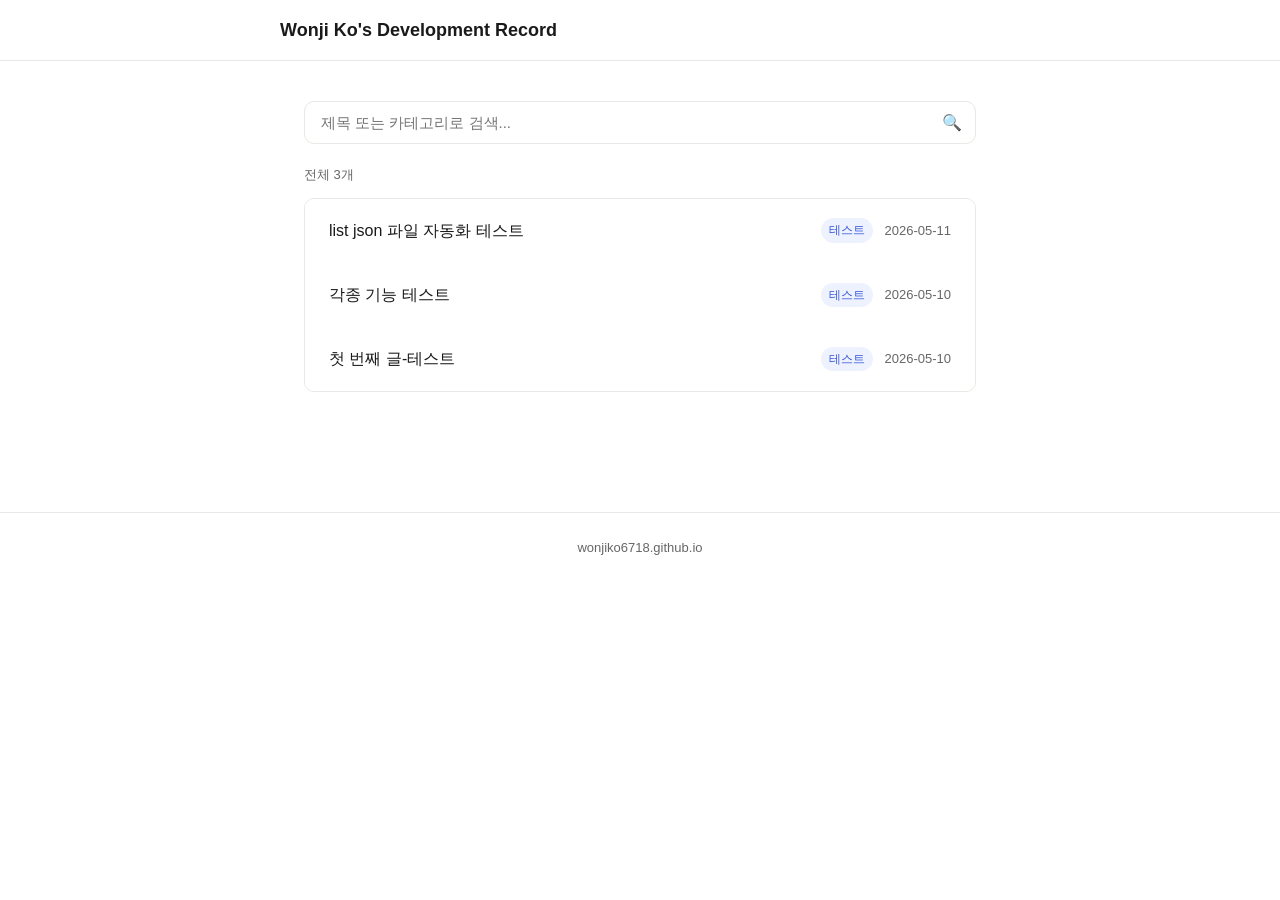
==== index.html @ 7d76cc72 "add post search Function" ====
<!DOCTYPE html>
<html lang="ko">
<head>
  <meta charset="UTF-8">
  <meta name="viewport" content="width=device-width, initial-scale=1.0">
  <title>Wonji Ko's Development Record</title>
  <link rel="stylesheet" href="/assets/css/style.css">
  <style>
    .search-wrap {
      margin-bottom: 20px;
      position: relative;
    }

    .search-input {
      width: 100%;
      padding: 12px 40px 12px 16px;
      font-size: 15px;
      border: 1px solid var(--border);
      border-radius: var(--radius);
      background: var(--bg);
      color: var(--text);
      outline: none;
      transition: border-color 0.15s;
      font-family: inherit;
    }

    .search-input:focus {
      border-color: var(--accent);
    }

    .search-icon {
      position: absolute;
      right: 14px;
      top: 50%;
      transform: translateY(-50%);
      color: var(--text2);
      font-size: 16px;
      pointer-events: none;
    }

    .search-result-count {
      font-size: 13px;
      color: var(--text2);
      margin-bottom: 12px;
    }

    .no-results {
      text-align: center;
      padding: 60px 0;
      color: var(--text2);
      font-size: 15px;
    }

    mark {
      background: var(--accent-light);
      color: var(--accent);
      border-radius: 2px;
      padding: 0 2px;
    }
  </style>
</head>
<body>

  <header>
    <nav>
      <a class="blog-title" href="/">Wonji Ko's Development Record</a>
    </nav>
  </header>

  <main>
    <div class="search-wrap">
      <input
        class="search-input"
        id="search-input"
        type="text"
        placeholder="제목 또는 카테고리로 검색..."
        autocomplete="off"
      >
      <span class="search-icon">🔍</span>
    </div>

    <div class="search-result-count" id="result-count"></div>

    <ul class="post-list" id="post-list">
      <li class="loading">글 목록을 불러오는 중...</li>
    </ul>
  </main>

  <footer>
    <p>wonjiko6718.github.io</p>
  </footer>

  <script>
    let allPosts = [];

    function highlight(text, query) {
      if (!query) return text;
      const escaped = query.replace(/[.*+?^${}()|[\]\\]/g, '\\$&');
      return text.replace(new RegExp(`(${escaped})`, 'gi'), '<mark>$1</mark>');
    }

    function renderPosts(posts, query = '') {
      const list = document.getElementById('post-list');
      const countEl = document.getElementById('result-count');

      if (posts.length === 0) {
        list.innerHTML = `<li class="no-results">검색 결과가 없습니다.</li>`;
        countEl.textContent = query ? `"${query}" 검색 결과 0개` : '';
        return;
      }

      countEl.textContent = query
        ? `"${query}" 검색 결과 ${posts.length}개`
        : `전체 ${posts.length}개`;

      list.innerHTML = posts.map(post => `
        <li class="post-item">
          <a class="post-link" href="/post.html?id=${post.id}">
            <span class="post-title">${highlight(post.title, query)}</span>
            <span class="post-meta">
              ${post.category ? `<span class="post-category">${highlight(post.category, query)}</span>` : ''}
              <span class="post-date">${post.date}</span>
            </span>
          </a>
        </li>
      `).join('');
    }

    function filterPosts(query) {
      if (!query.trim()) {
        renderPosts(allPosts, '');
        return;
      }
      const q = query.trim().toLowerCase();
      const filtered = allPosts.filter(post =>
        post.title.toLowerCase().includes(q) ||
        (post.category && post.category.toLowerCase().includes(q))
      );
      renderPosts(filtered, query.trim());
    }

    async function loadPosts() {
      const list = document.getElementById('post-list');
      try {
        const res = await fetch('/posts/list.json');
        if (!res.ok) throw new Error('list.json을 찾을 수 없습니다.');
        allPosts = await res.json();
        renderPosts(allPosts);

        // URL에 검색어가 있으면 자동 적용 (?q=검색어)
        const params = new URLSearchParams(window.location.search);
        const q = params.get('q');
        if (q) {
          document.getElementById('search-input').value = q;
          filterPosts(q);
        }
      } catch (e) {
        list.innerHTML = `<li style="padding:20px"><div class="error-msg">오류: ${e.message}</div></li>`;
      }
    }

    document.getElementById('search-input').addEventListener('input', e => {
      filterPosts(e.target.value);
    });

    loadPosts();
  </script>

</body>
</html>
---- assets/css/style.css ----
* {
  margin: 0;
  padding: 0;
  box-sizing: border-box;
}

:root {
  --bg: #ffffff;
  --bg2: #f8f8f6;
  --text: #1a1a1a;
  --text2: #666;
  --accent: #3b5bdb;
  --accent-light: #eef2ff;
  --border: #e8e8e4;
  --radius: 10px;
  --max-w: 720px;
}

@media (prefers-color-scheme: dark) {
  :root {
    --bg: #141414;
    --bg2: #1e1e1e;
    --text: #e8e8e4;
    --text2: #999;
    --accent: #748ffc;
    --accent-light: #1e2340;
    --border: #2e2e2e;
  }
}

body {
  font-family: -apple-system, BlinkMacSystemFont, 'Segoe UI', 'Noto Sans KR', sans-serif;
  background: var(--bg);
  color: var(--text);
  line-height: 1.7;
  font-size: 16px;
}

a {
  color: var(--accent);
  text-decoration: none;
}

a:hover {
  text-decoration: underline;
}

/* Header */
header {
  border-bottom: 1px solid var(--border);
  padding: 0 24px;
}

header nav {
  max-width: var(--max-w);
  margin: 0 auto;
  display: flex;
  align-items: center;
  justify-content: space-between;
  height: 60px;
}

.blog-title {
  font-size: 18px;
  font-weight: 600;
  color: var(--text);
}

.blog-title:hover {
  text-decoration: none;
  color: var(--accent);
}

/* Main */
main {
  max-width: var(--max-w);
  margin: 0 auto;
  padding: 40px 24px;
}

/* Post list */
.post-list {
  list-style: none;
  display: flex;
  flex-direction: column;
  gap: 1px;
  border: 1px solid var(--border);
  border-radius: var(--radius);
  overflow: hidden;
}

.post-item {
  background: var(--bg);
  transition: background 0.15s;
}

.post-item:hover {
  background: var(--bg2);
}

.post-link {
  display: flex;
  align-items: center;
  justify-content: space-between;
  padding: 18px 24px;
  color: var(--text);
  gap: 16px;
}

.post-link:hover {
  text-decoration: none;
}

.post-title {
  font-size: 16px;
  font-weight: 500;
}

.post-meta {
  display: flex;
  align-items: center;
  gap: 12px;
  flex-shrink: 0;
}

.post-date {
  font-size: 13px;
  color: var(--text2);
}

.post-category {
  font-size: 12px;
  background: var(--accent-light);
  color: var(--accent);
  padding: 2px 8px;
  border-radius: 20px;
}

/* Post content */
.post-header {
  margin-bottom: 40px;
  padding-bottom: 24px;
  border-bottom: 1px solid var(--border);
}

.post-header h1 {
  font-size: 28px;
  font-weight: 700;
  line-height: 1.4;
  margin-bottom: 12px;
}

.post-content {
  line-height: 1.9;
}

.post-content h1,
.post-content h2,
.post-content h3 {
  margin: 2em 0 0.6em;
  font-weight: 600;
  line-height: 1.3;
}

.post-content h1 { font-size: 24px; }
.post-content h2 { font-size: 20px; }
.post-content h3 { font-size: 17px; }

.post-content p {
  margin-bottom: 1.2em;
}

.post-content ul,
.post-content ol {
  margin: 0 0 1.2em 1.4em;
}

.post-content li {
  margin-bottom: 0.4em;
}

.post-content blockquote {
  border-left: 3px solid var(--accent);
  margin: 1.2em 0;
  padding: 0.6em 0 0.6em 1.2em;
  color: var(--text2);
  font-style: italic;
}

.post-content code {
  font-family: 'Fira Code', 'Courier New', monospace;
  font-size: 14px;
  background: var(--bg2);
  padding: 2px 6px;
  border-radius: 4px;
  border: 1px solid var(--border);
}

.post-content pre {
  background: var(--bg2);
  border: 1px solid var(--border);
  border-radius: var(--radius);
  padding: 20px;
  overflow-x: auto;
  margin: 1.2em 0;
}

.post-content pre code {
  background: none;
  border: none;
  padding: 0;
}

.post-content img {
  max-width: 100%;
  border-radius: var(--radius);
  margin: 1em 0;
}

.post-content table {
  width: 100%;
  border-collapse: collapse;
  margin: 1.2em 0;
  font-size: 15px;
}

.post-content th,
.post-content td {
  border: 1px solid var(--border);
  padding: 8px 12px;
  text-align: left;
}

.post-content th {
  background: var(--bg2);
  font-weight: 600;
}

/* Back link */
.back-link {
  display: inline-flex;
  align-items: center;
  gap: 6px;
  color: var(--text2);
  font-size: 14px;
  margin-bottom: 32px;
}

.back-link:hover {
  color: var(--accent);
  text-decoration: none;
}

/* Loading / Error */
.loading {
  color: var(--text2);
  text-align: center;
  padding: 60px 0;
}

.error-msg {
  color: #c0392b;
  background: #fdf0ee;
  padding: 16px;
  border-radius: var(--radius);
  font-size: 14px;
}

/* Footer */
footer {
  margin-top: 80px;
  border-top: 1px solid var(--border);
  padding: 24px;
  text-align: center;
  font-size: 13px;
  color: var(--text2);
}
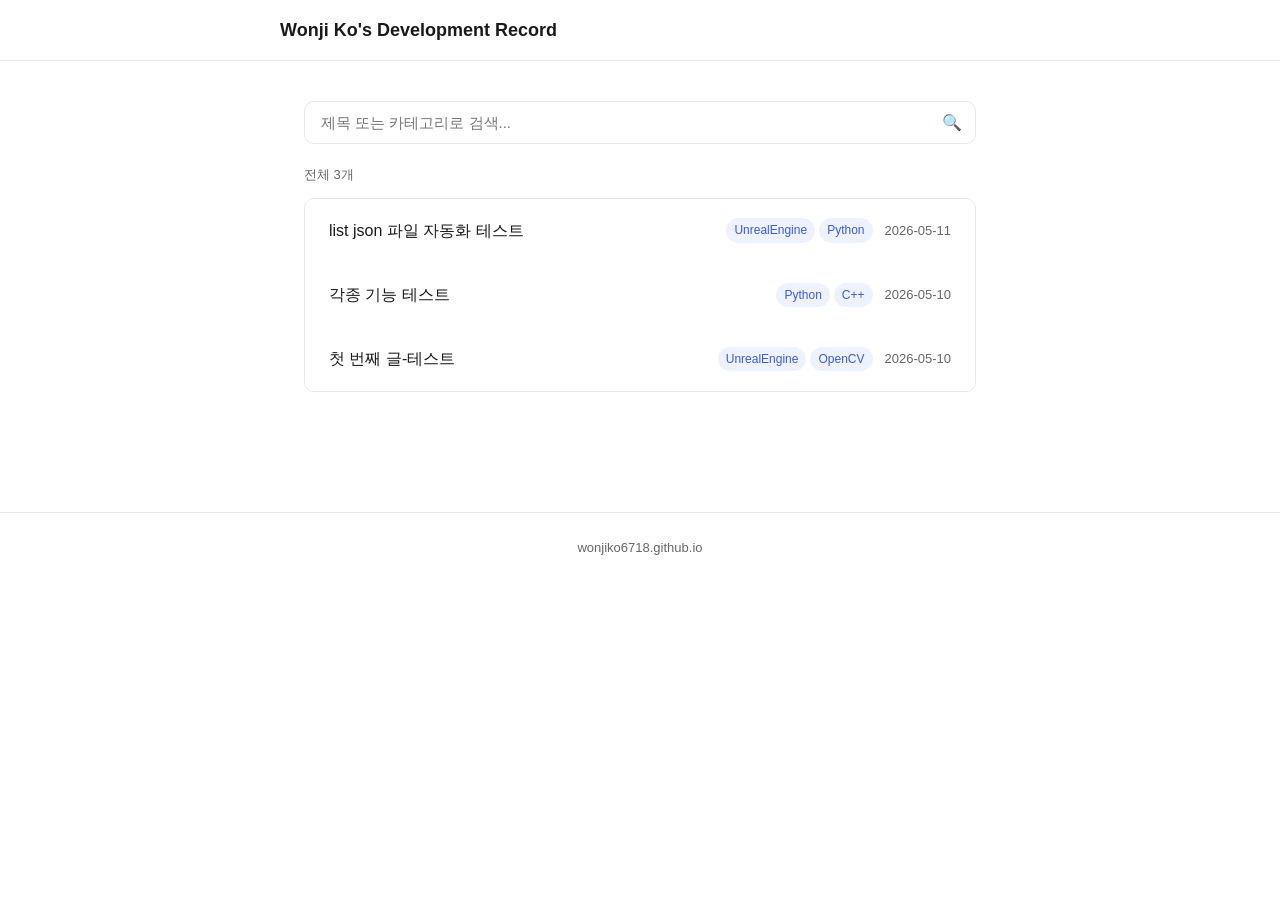
==== commit 6422d973: "Change Multiple Cateory" ====
--- a/index.html
+++ b/index.html
@@ -51,6 +51,13 @@
       font-size: 15px;
     }
 
+    /* 카테고리 여러 개 나란히 */
+    .post-categories {
+      display: flex;
+      gap: 4px;
+      flex-wrap: wrap;
+    }
+
     mark {
       background: var(--accent-light);
       color: var(--accent);
@@ -99,6 +106,18 @@
       return text.replace(new RegExp(`(${escaped})`, 'gi'), '<mark>$1</mark>');
     }
 
+    function renderCategories(categories, query) {
+      // categories가 문자열이면 배열로 변환 (하위 호환)
+      const list = Array.isArray(categories)
+        ? categories
+        : (categories ? [categories] : []);
+
+      if (list.length === 0) return '';
+      return `<span class="post-categories">
+        ${list.map(c => `<span class="post-category">${highlight(c, query)}</span>`).join('')}
+      </span>`;
+    }
+
     function renderPosts(posts, query = '') {
       const list = document.getElementById('post-list');
       const countEl = document.getElementById('result-count');
@@ -118,7 +137,7 @@
           <a class="post-link" href="/post.html?id=${post.id}">
             <span class="post-title">${highlight(post.title, query)}</span>
             <span class="post-meta">
-              ${post.category ? `<span class="post-category">${highlight(post.category, query)}</span>` : ''}
+              ${renderCategories(post.category, query)}
               <span class="post-date">${post.date}</span>
             </span>
           </a>
@@ -132,10 +151,15 @@
         return;
       }
       const q = query.trim().toLowerCase();
-      const filtered = allPosts.filter(post =>
-        post.title.toLowerCase().includes(q) ||
-        (post.category && post.category.toLowerCase().includes(q))
-      );
+      const filtered = allPosts.filter(post => {
+        // 제목 검색
+        if (post.title.toLowerCase().includes(q)) return true;
+        // 카테고리 검색 (배열 또는 문자열 모두 처리)
+        const categories = Array.isArray(post.category)
+          ? post.category
+          : (post.category ? [post.category] : []);
+        return categories.some(c => c.toLowerCase().includes(q));
+      });
       renderPosts(filtered, query.trim());
     }
 
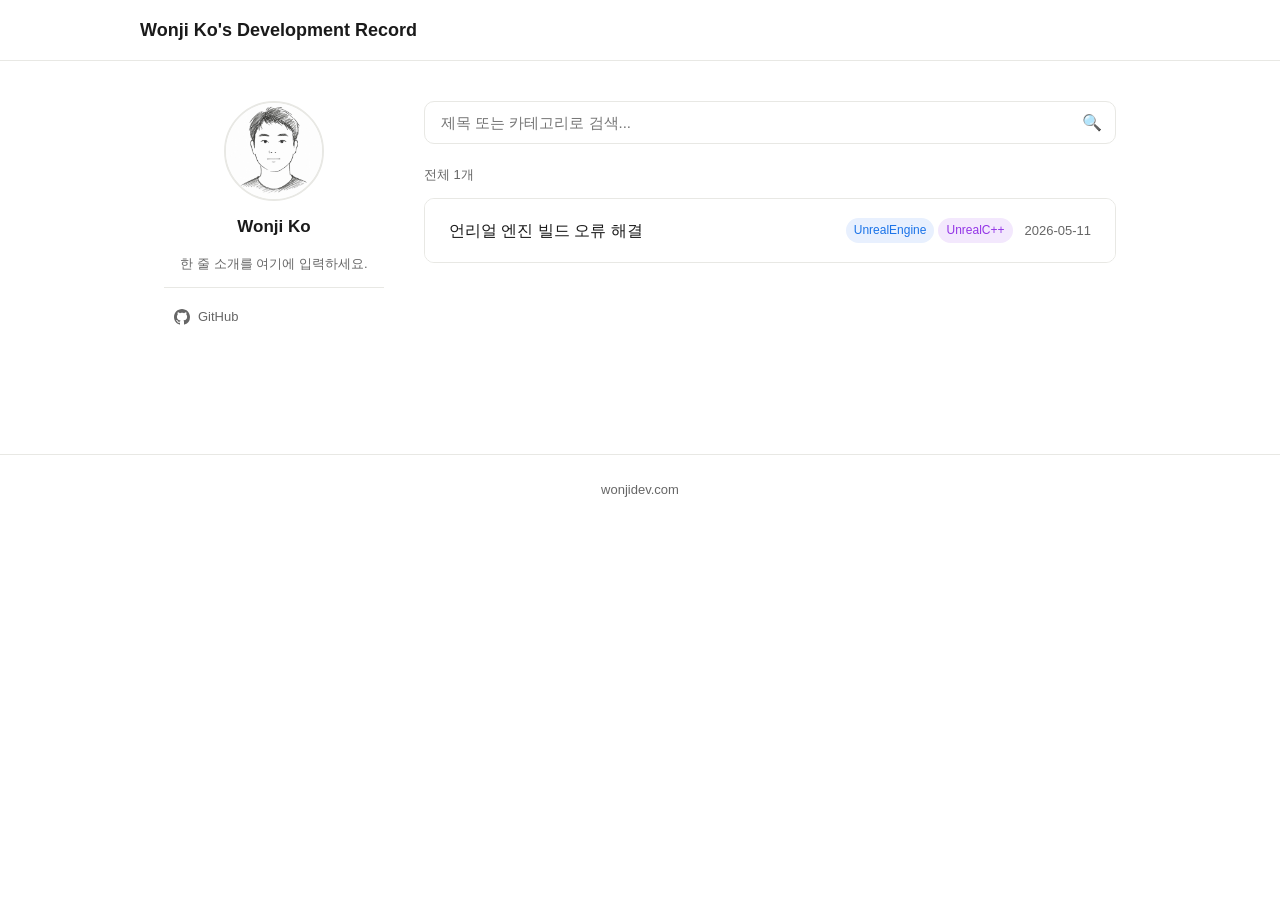
==== commit da381038: "Add Profile & Upload First Post" ====
--- a/index.html
+++ b/index.html
@@ -6,6 +6,102 @@
   <title>Wonji Ko's Development Record</title>
   <link rel="stylesheet" href="/assets/css/style.css">
   <style>
+    /* 전체 레이아웃 */
+    .layout {
+      max-width: 1000px;
+      margin: 0 auto;
+      padding: 40px 24px;
+      display: grid;
+      grid-template-columns: 220px 1fr;
+      gap: 40px;
+      align-items: start;
+    }
+
+    /* 사이드바 */
+    .sidebar {
+      position: sticky;
+      top: 40px;
+      display: flex;
+      flex-direction: column;
+      align-items: center;
+      text-align: center;
+      gap: 12px;
+    }
+
+    .profile-img {
+      width: 100px;
+      height: 100px;
+      border-radius: 50%;
+      object-fit: cover;
+      border: 2px solid var(--border);
+      background: var(--bg2);
+    }
+
+    .profile-avatar {
+      width: 100px;
+      height: 100px;
+      border-radius: 50%;
+      background: var(--accent-light);
+      border: 2px solid var(--border);
+      display: flex;
+      align-items: center;
+      justify-content: center;
+      font-size: 40px;
+    }
+
+    .profile-name {
+      font-size: 17px;
+      font-weight: 700;
+      color: var(--text);
+    }
+
+    .profile-bio {
+      font-size: 13px;
+      color: var(--text2);
+      line-height: 1.6;
+    }
+
+    .profile-divider {
+      width: 100%;
+      height: 1px;
+      background: var(--border);
+    }
+
+    .profile-links {
+      display: flex;
+      flex-direction: column;
+      gap: 8px;
+      width: 100%;
+    }
+
+    .profile-link {
+      display: flex;
+      align-items: center;
+      gap: 8px;
+      font-size: 13px;
+      color: var(--text2);
+      padding: 6px 10px;
+      border-radius: 6px;
+      transition: background 0.15s, color 0.15s;
+      text-decoration: none;
+    }
+
+    .profile-link:hover {
+      background: var(--bg2);
+      color: var(--accent);
+      text-decoration: none;
+    }
+
+    .profile-link svg {
+      flex-shrink: 0;
+    }
+
+    /* 헤더 max-width */
+    header nav {
+      max-width: 1000px;
+    }
+
+    /* 검색 */
     .search-wrap {
       margin-bottom: 20px;
       position: relative;
@@ -51,11 +147,35 @@
       font-size: 15px;
     }
 
-    /* 카테고리 여러 개 나란히 */
     .post-categories {
       display: flex;
       gap: 4px;
       flex-wrap: wrap;
+    }
+
+    /* ================================
+       카테고리 색상 정의
+       카테고리 이름에 따라 색상 자동 지정
+       새 카테고리 추가 시 여기에 추가
+    ================================ */
+    .cat-blue   { background: #e8f0fe; color: #1a73e8; }
+    .cat-green  { background: #e6f4ea; color: #1e8e3e; }
+    .cat-red    { background: #fce8e6; color: #d93025; }
+    .cat-yellow { background: #fef7e0; color: #f29900; }
+    .cat-purple { background: #f3e8fd; color: #9334e6; }
+    .cat-gray   { background: #f1f3f4; color: #5f6368; }
+    .cat-lime   { background: #f2fce4; color: #4caf11; }  /* 연두색 */
+    .cat-sky    { background: #e4f6fd; color: #0097c7; }  /* 하늘색 */
+
+    @media (prefers-color-scheme: dark) {
+      .cat-blue   { background: #1a2740; color: #8ab4f8; }
+      .cat-green  { background: #1a2e1f; color: #81c995; }
+      .cat-red    { background: #2e1a18; color: #f28b82; }
+      .cat-yellow { background: #2e2510; color: #fdd663; }
+      .cat-purple { background: #2a1a3e; color: #d7aefb; }
+      .cat-gray   { background: #2e2e2e; color: #9aa0a6; }
+      .cat-lime   { background: #1e2e10; color: #a8d878; }  /* 연두색 다크 */
+      .cat-sky    { background: #102030; color: #67d0f5; }  /* 하늘색 다크 */
     }
 
     mark {
@@ -64,40 +184,128 @@
       border-radius: 2px;
       padding: 0 2px;
     }
+
+    /* 메인 콘텐츠 */
+    .main-content {
+      min-width: 0;
+    }
+
+    /* 모바일 대응 */
+    @media (max-width: 640px) {
+      .layout {
+        grid-template-columns: 1fr;
+        padding: 24px 16px;
+      }
+
+      .sidebar {
+        position: static;
+        flex-direction: row;
+        text-align: left;
+        flex-wrap: wrap;
+        gap: 16px;
+      }
+
+      .profile-avatar,
+      .profile-img {
+        width: 64px;
+        height: 64px;
+        font-size: 28px;
+        flex-shrink: 0;
+      }
+
+      .profile-links {
+        flex-direction: row;
+        flex-wrap: wrap;
+      }
+
+      .profile-divider {
+        display: none;
+      }
+    }
   </style>
 </head>
 <body>
 
   <header>
     <nav>
-      <a class="blog-title" href="/">Wonji Ko's Development Record</a>
+      <a class="blog-title" href="https://wonjidev.com/">Wonji Ko's Development Record</a>
     </nav>
   </header>
 
-  <main>
-    <div class="search-wrap">
-      <input
-        class="search-input"
-        id="search-input"
-        type="text"
-        placeholder="제목 또는 카테고리로 검색..."
-        autocomplete="off"
+  <div class="layout">
+
+    <!-- 좌측 사이드바 프로필 -->
+    <aside class="sidebar">
+      <img
+        class="profile-img"
+        id="profile-img"
+        src="/assets/images/profile.jpg"
+        alt="프로필 사진"
+        onerror="this.style.display='none'; document.getElementById('profile-avatar').style.display='flex';"
       >
-      <span class="search-icon">🔍</span>
+      <div class="profile-avatar" id="profile-avatar" style="display:none;">👤</div>
+
+      <div class="profile-name">Wonji Ko</div>
+      <div class="profile-bio">한 줄 소개를 여기에 입력하세요.</div>
+
+      <div class="profile-divider"></div>
+
+      <div class="profile-links">
+        <a class="profile-link" href="https://github.com/wonjiko6718" target="_blank" rel="noopener">
+          <svg width="16" height="16" viewBox="0 0 24 24" fill="currentColor">
+            <path d="M12 0C5.37 0 0 5.37 0 12c0 5.31 3.435 9.795 8.205 11.385.6.105.825-.255.825-.57 0-.285-.015-1.23-.015-2.235-3.015.555-3.795-.735-4.035-1.41-.135-.345-.72-1.41-1.23-1.695-.42-.225-1.02-.78-.015-.795.945-.015 1.62.87 1.845 1.23 1.08 1.815 2.805 1.305 3.495.99.105-.78.42-1.305.765-1.605-2.67-.3-5.46-1.335-5.46-5.925 0-1.305.465-2.385 1.23-3.225-.12-.3-.54-1.53.12-3.18 0 0 1.005-.315 3.3 1.23.96-.27 1.98-.405 3-.405s2.04.135 3 .405c2.295-1.56 3.3-1.23 3.3-1.23.66 1.65.24 2.88.12 3.18.765.84 1.23 1.905 1.23 3.225 0 4.605-2.805 5.625-5.475 5.925.435.375.81 1.095.81 2.22 0 1.605-.015 2.895-.015 3.3 0 .315.225.69.825.57A12.02 12.02 0 0 0 24 12c0-6.63-5.37-12-12-12z"/>
+          </svg>
+          GitHub
+        </a>
+      </div>
+    </aside>
+
+    <!-- 우측 메인 콘텐츠 -->
+    <div class="main-content">
+      <div class="search-wrap">
+        <input
+          class="search-input"
+          id="search-input"
+          type="text"
+          placeholder="제목 또는 카테고리로 검색..."
+          autocomplete="off"
+        >
+        <span class="search-icon">🔍</span>
+      </div>
+
+      <div class="search-result-count" id="result-count"></div>
+
+      <ul class="post-list" id="post-list">
+        <li class="loading">글 목록을 불러오는 중...</li>
+      </ul>
     </div>
 
-    <div class="search-result-count" id="result-count"></div>
-
-    <ul class="post-list" id="post-list">
-      <li class="loading">글 목록을 불러오는 중...</li>
-    </ul>
-  </main>
+  </div>
 
   <footer>
-    <p>wonjiko6718.github.io</p>
+    <p>wonjidev.com</p>
   </footer>
 
   <script>
+    // ================================
+    // 카테고리 → 색상 클래스 매핑
+    // 새 카테고리 추가 시 여기에 추가하세요
+    // ================================
+    const CATEGORY_COLORS = {
+      'UnrealEngine':    'cat-blue',
+      'AI':    'cat-green',
+      'UnrealC++':    'cat-purple',
+      'Common':    'cat-yellow',
+      'Custom':    'cat-red',
+      'Base':  'cat-gray',
+      'Python':  'cat-lime',   // 연두색
+      'C++':    'cat-sky',    // 하늘색
+    };
+
+    function getCategoryClass(name) {
+      return CATEGORY_COLORS[name] || 'cat-gray';
+    }
+
     let allPosts = [];
 
     function highlight(text, query) {
@@ -107,14 +315,14 @@
     }
 
     function renderCategories(categories, query) {
-      // categories가 문자열이면 배열로 변환 (하위 호환)
       const list = Array.isArray(categories)
         ? categories
         : (categories ? [categories] : []);
-
       if (list.length === 0) return '';
       return `<span class="post-categories">
-        ${list.map(c => `<span class="post-category">${highlight(c, query)}</span>`).join('')}
+        ${list.map(c =>
+          `<span class="post-category ${getCategoryClass(c)}">${highlight(c, query)}</span>`
+        ).join('')}
       </span>`;
     }
 
@@ -152,9 +360,7 @@
       }
       const q = query.trim().toLowerCase();
       const filtered = allPosts.filter(post => {
-        // 제목 검색
         if (post.title.toLowerCase().includes(q)) return true;
-        // 카테고리 검색 (배열 또는 문자열 모두 처리)
         const categories = Array.isArray(post.category)
           ? post.category
           : (post.category ? [post.category] : []);
@@ -171,7 +377,6 @@
         allPosts = await res.json();
         renderPosts(allPosts);
 
-        // URL에 검색어가 있으면 자동 적용 (?q=검색어)
         const params = new URLSearchParams(window.location.search);
         const q = params.get('q');
         if (q) {
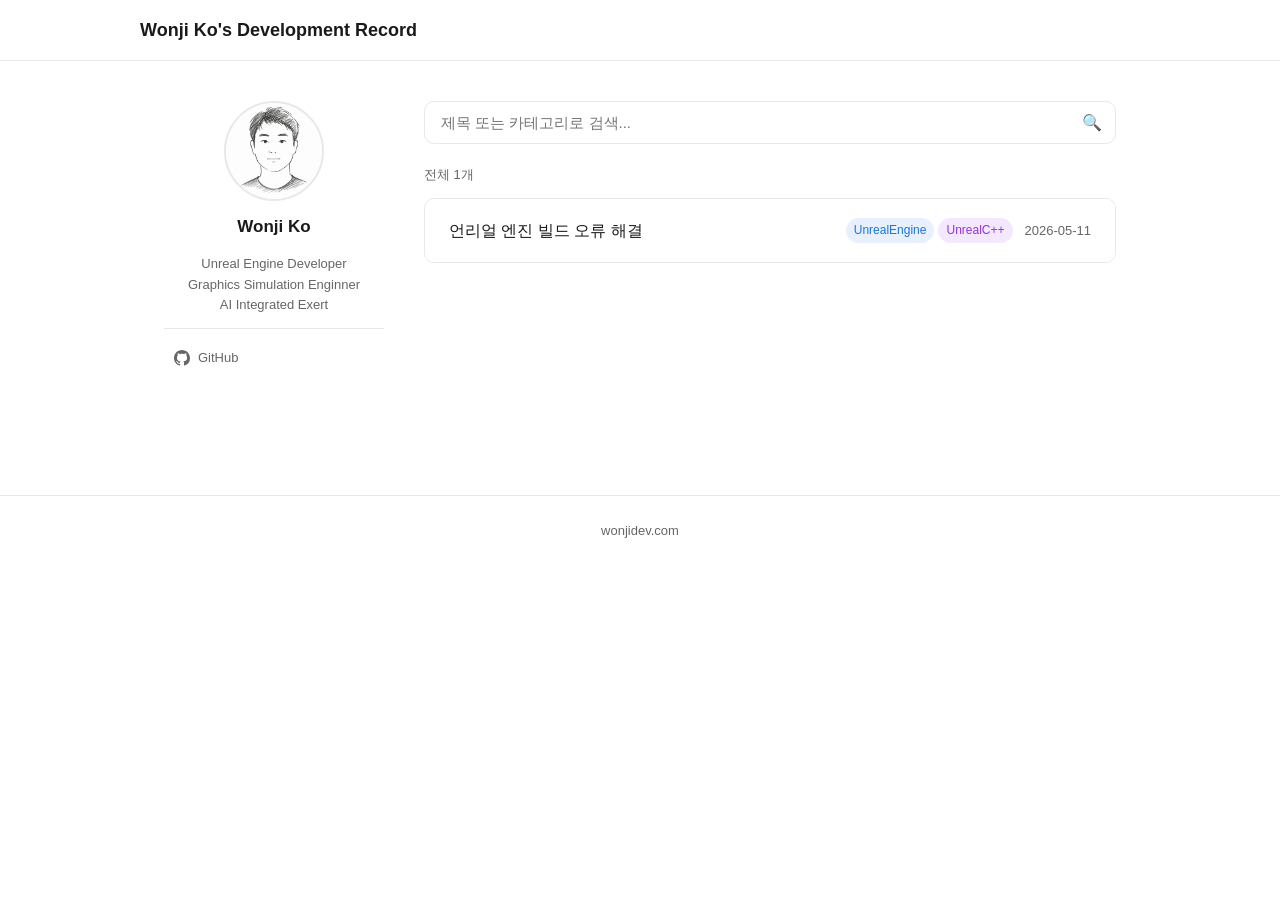
==== commit 024e0277: "Complete Profile & Post" ====
--- a/index.html
+++ b/index.html
@@ -246,8 +246,11 @@
       <div class="profile-avatar" id="profile-avatar" style="display:none;">👤</div>
 
       <div class="profile-name">Wonji Ko</div>
-      <div class="profile-bio">한 줄 소개를 여기에 입력하세요.</div>
-
+      <div class="profile-bio">
+        Unreal Engine Developer<br>
+        Graphics Simulation Enginner<br>
+        AI Integrated Exert
+      </div>
       <div class="profile-divider"></div>
 
       <div class="profile-links">
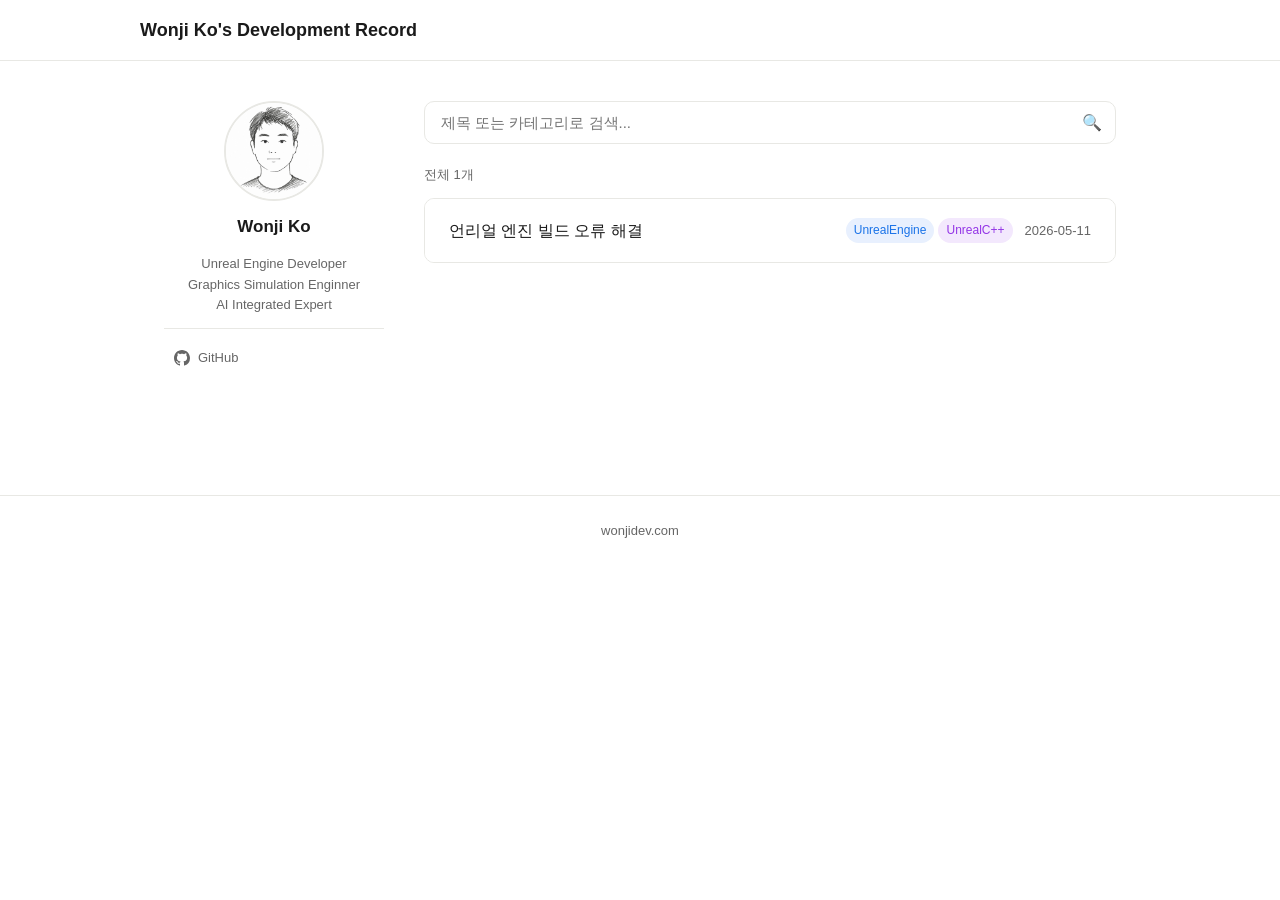
==== commit e11a72c0: "fix Profile" ====
--- a/index.html
+++ b/index.html
@@ -249,7 +249,7 @@
       <div class="profile-bio">
         Unreal Engine Developer<br>
         Graphics Simulation Enginner<br>
-        AI Integrated Exert
+        AI Integrated Expert
       </div>
       <div class="profile-divider"></div>
 
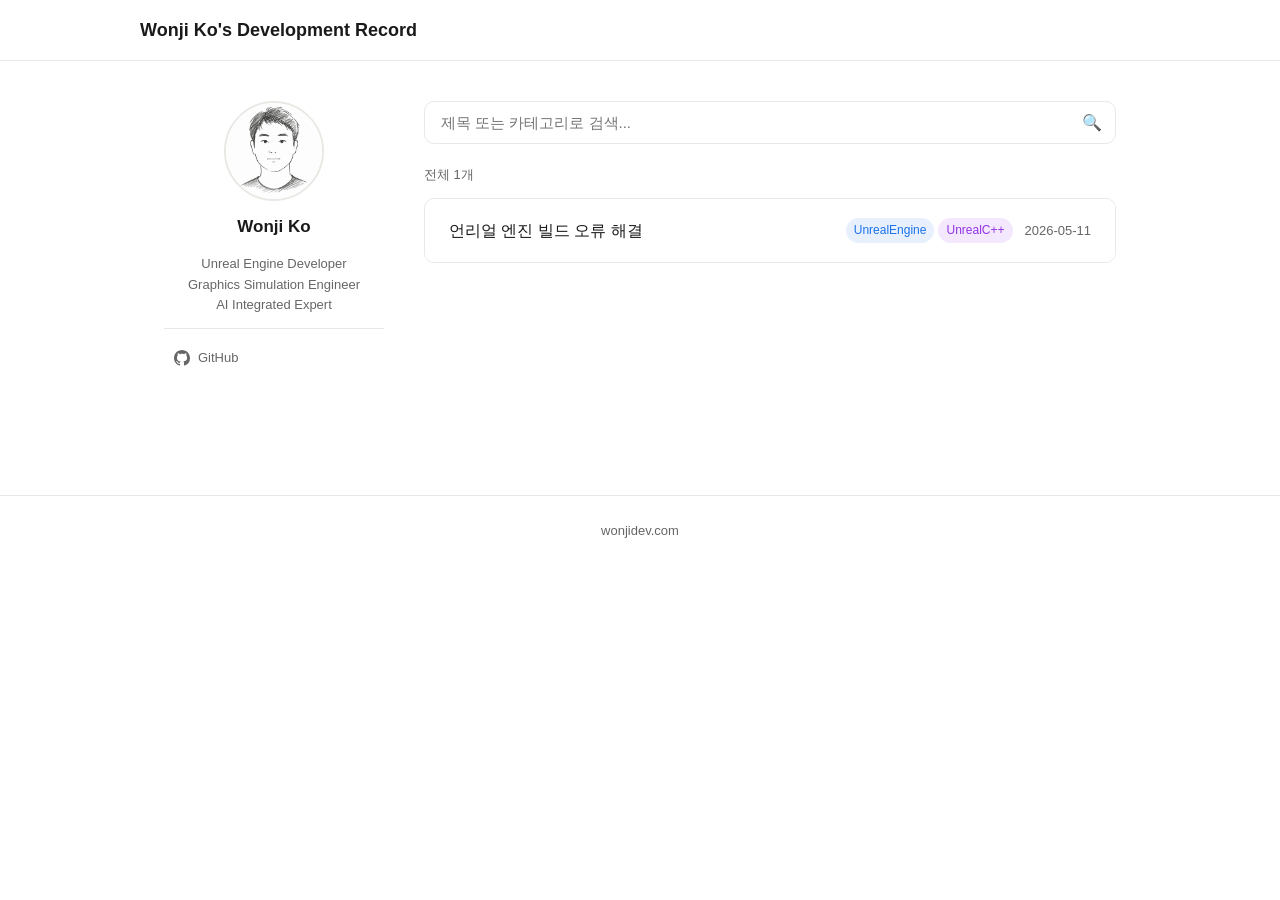
==== commit 028d1dfb: "fix profile" ====
--- a/index.html
+++ b/index.html
@@ -248,7 +248,7 @@
       <div class="profile-name">Wonji Ko</div>
       <div class="profile-bio">
         Unreal Engine Developer<br>
-        Graphics Simulation Enginner<br>
+        Graphics Simulation Engineer<br>
         AI Integrated Expert
       </div>
       <div class="profile-divider"></div>
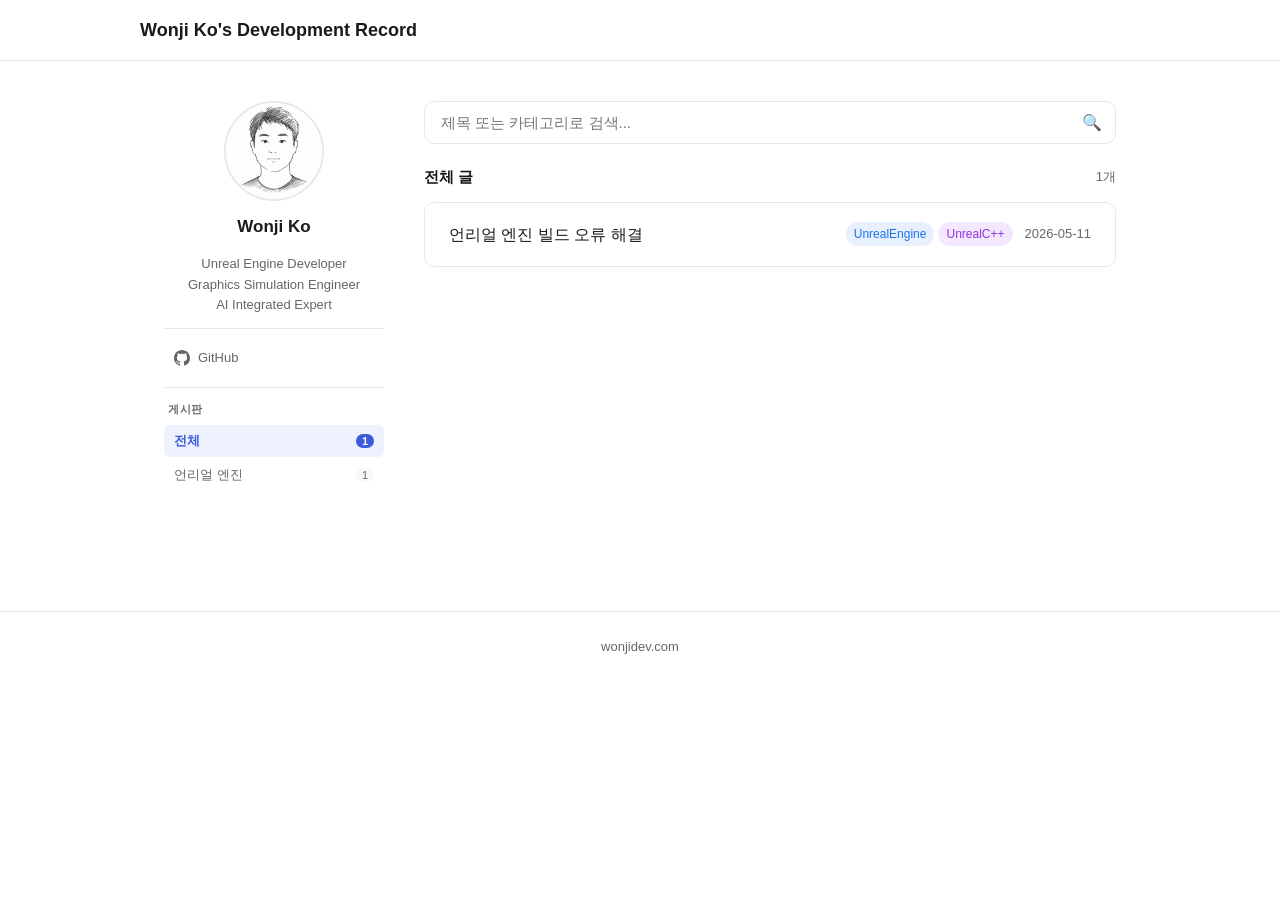
==== commit bf86fbe8: "Add Blog Functions" ====
--- a/index.html
+++ b/index.html
@@ -6,7 +6,6 @@
   <title>Wonji Ko's Development Record</title>
   <link rel="stylesheet" href="/assets/css/style.css">
   <style>
-    /* 전체 레이아웃 */
     .layout {
       max-width: 1000px;
       margin: 0 auto;
@@ -92,14 +91,74 @@
       text-decoration: none;
     }
 
-    .profile-link svg {
-      flex-shrink: 0;
-    }
-
-    /* 헤더 max-width */
-    header nav {
-      max-width: 1000px;
-    }
+    .profile-link svg { flex-shrink: 0; }
+
+    /* 게시판 목록 */
+    .board-section {
+      width: 100%;
+      text-align: left;
+    }
+
+    .board-section-title {
+      font-size: 11px;
+      font-weight: 600;
+      color: var(--text2);
+      text-transform: uppercase;
+      letter-spacing: 0.06em;
+      margin-bottom: 6px;
+      padding-left: 4px;
+    }
+
+    .board-list {
+      display: flex;
+      flex-direction: column;
+      gap: 2px;
+      width: 100%;
+    }
+
+    .board-btn {
+      width: 100%;
+      display: flex;
+      align-items: center;
+      justify-content: space-between;
+      padding: 7px 10px;
+      border: none;
+      border-radius: 6px;
+      background: transparent;
+      color: var(--text2);
+      font-size: 13px;
+      font-family: inherit;
+      cursor: pointer;
+      transition: background 0.15s, color 0.15s;
+      text-align: left;
+    }
+
+    .board-btn:hover {
+      background: var(--bg2);
+      color: var(--text);
+    }
+
+    .board-btn.active {
+      background: var(--accent-light);
+      color: var(--accent);
+      font-weight: 600;
+    }
+
+    .board-btn .board-count {
+      font-size: 11px;
+      color: var(--text2);
+      background: var(--bg2);
+      padding: 1px 6px;
+      border-radius: 10px;
+    }
+
+    .board-btn.active .board-count {
+      background: var(--accent);
+      color: #fff;
+    }
+
+    /* 헤더 */
+    header nav { max-width: 1000px; }
 
     /* 검색 */
     .search-wrap {
@@ -120,9 +179,7 @@
       font-family: inherit;
     }
 
-    .search-input:focus {
-      border-color: var(--accent);
-    }
+    .search-input:focus { border-color: var(--accent); }
 
     .search-icon {
       position: absolute;
@@ -134,10 +191,23 @@
       pointer-events: none;
     }
 
-    .search-result-count {
+    /* 게시판 헤더 */
+    .board-header {
+      display: flex;
+      align-items: center;
+      justify-content: space-between;
+      margin-bottom: 12px;
+    }
+
+    .board-title {
+      font-size: 15px;
+      font-weight: 600;
+      color: var(--text);
+    }
+
+    .result-count {
       font-size: 13px;
       color: var(--text2);
-      margin-bottom: 12px;
     }
 
     .no-results {
@@ -153,19 +223,15 @@
       flex-wrap: wrap;
     }
 
-    /* ================================
-       카테고리 색상 정의
-       카테고리 이름에 따라 색상 자동 지정
-       새 카테고리 추가 시 여기에 추가
-    ================================ */
+    /* 카테고리 색상 */
     .cat-blue   { background: #e8f0fe; color: #1a73e8; }
     .cat-green  { background: #e6f4ea; color: #1e8e3e; }
     .cat-red    { background: #fce8e6; color: #d93025; }
     .cat-yellow { background: #fef7e0; color: #f29900; }
     .cat-purple { background: #f3e8fd; color: #9334e6; }
     .cat-gray   { background: #f1f3f4; color: #5f6368; }
-    .cat-lime   { background: #f2fce4; color: #4caf11; }  /* 연두색 */
-    .cat-sky    { background: #e4f6fd; color: #0097c7; }  /* 하늘색 */
+    .cat-lime   { background: #f2fce4; color: #4caf11; }
+    .cat-sky    { background: #e4f6fd; color: #0097c7; }
 
     @media (prefers-color-scheme: dark) {
       .cat-blue   { background: #1a2740; color: #8ab4f8; }
@@ -174,8 +240,8 @@
       .cat-yellow { background: #2e2510; color: #fdd663; }
       .cat-purple { background: #2a1a3e; color: #d7aefb; }
       .cat-gray   { background: #2e2e2e; color: #9aa0a6; }
-      .cat-lime   { background: #1e2e10; color: #a8d878; }  /* 연두색 다크 */
-      .cat-sky    { background: #102030; color: #67d0f5; }  /* 하늘색 다크 */
+      .cat-lime   { background: #1e2e10; color: #a8d878; }
+      .cat-sky    { background: #102030; color: #67d0f5; }
     }
 
     mark {
@@ -185,18 +251,55 @@
       padding: 0 2px;
     }
 
-    /* 메인 콘텐츠 */
-    .main-content {
-      min-width: 0;
-    }
-
-    /* 모바일 대응 */
+    .main-content { min-width: 0; }
+
+    /* 페이지네이션 */
+    .pagination {
+      display: flex;
+      align-items: center;
+      justify-content: center;
+      gap: 4px;
+      margin-top: 24px;
+    }
+
+    .page-btn {
+      min-width: 34px;
+      height: 34px;
+      padding: 0 8px;
+      border: 1px solid var(--border);
+      border-radius: 6px;
+      background: var(--bg);
+      color: var(--text);
+      font-size: 14px;
+      cursor: pointer;
+      transition: background 0.15s, color 0.15s, border-color 0.15s;
+      font-family: inherit;
+    }
+
+    .page-btn:hover:not(:disabled) {
+      background: var(--bg2);
+      border-color: var(--accent);
+      color: var(--accent);
+    }
+
+    .page-btn.active {
+      background: var(--accent);
+      color: #fff;
+      border-color: var(--accent);
+      font-weight: 600;
+    }
+
+    .page-btn:disabled {
+      opacity: 0.35;
+      cursor: default;
+    }
+
+    /* 모바일 */
     @media (max-width: 640px) {
       .layout {
         grid-template-columns: 1fr;
         padding: 24px 16px;
       }
-
       .sidebar {
         position: static;
         flex-direction: row;
@@ -204,23 +307,17 @@
         flex-wrap: wrap;
         gap: 16px;
       }
-
-      .profile-avatar,
-      .profile-img {
+      .profile-avatar, .profile-img {
         width: 64px;
         height: 64px;
         font-size: 28px;
         flex-shrink: 0;
       }
-
-      .profile-links {
-        flex-direction: row;
-        flex-wrap: wrap;
-      }
-
-      .profile-divider {
-        display: none;
-      }
+      .profile-links { flex-direction: row; flex-wrap: wrap; }
+      .profile-divider { display: none; }
+      .board-section { width: 100%; }
+      .board-list { flex-direction: row; flex-wrap: wrap; gap: 6px; }
+      .board-btn { width: auto; }
     }
   </style>
 </head>
@@ -234,7 +331,7 @@
 
   <div class="layout">
 
-    <!-- 좌측 사이드바 프로필 -->
+    <!-- 좌측 사이드바 -->
     <aside class="sidebar">
       <img
         class="profile-img"
@@ -251,6 +348,7 @@
         Graphics Simulation Engineer<br>
         AI Integrated Expert
       </div>
+
       <div class="profile-divider"></div>
 
       <div class="profile-links">
@@ -261,9 +359,18 @@
           GitHub
         </a>
       </div>
+
+      <div class="profile-divider"></div>
+
+      <!-- 게시판 목록 (JS로 자동 생성) -->
+      <div class="board-section">
+        <div class="board-section-title">게시판</div>
+        <div class="board-list" id="board-list"></div>
+      </div>
+
     </aside>
 
-    <!-- 우측 메인 콘텐츠 -->
+    <!-- 우측 메인 -->
     <div class="main-content">
       <div class="search-wrap">
         <input
@@ -276,11 +383,16 @@
         <span class="search-icon">🔍</span>
       </div>
 
-      <div class="search-result-count" id="result-count"></div>
+      <div class="board-header">
+        <span class="board-title" id="board-title">전체 글</span>
+        <span class="result-count" id="result-count"></span>
+      </div>
 
       <ul class="post-list" id="post-list">
         <li class="loading">글 목록을 불러오는 중...</li>
       </ul>
+
+      <div class="pagination" id="pagination"></div>
     </div>
 
   </div>
@@ -290,10 +402,6 @@
   </footer>
 
   <script>
-    // ================================
-    // 카테고리 → 색상 클래스 매핑
-    // 새 카테고리 추가 시 여기에 추가하세요
-    // ================================
     const CATEGORY_COLORS = {
       'UnrealEngine':    'cat-blue',
       'AI':    'cat-green',
@@ -301,15 +409,22 @@
       'Common':    'cat-yellow',
       'Custom':    'cat-red',
       'Base':  'cat-gray',
-      'Python':  'cat-lime',   // 연두색
-      'C++':    'cat-sky',    // 하늘색
+      'Python':  'cat-lime',   
+      'C++':    'cat-sky',   
     };
+
+    const PAGE_SIZE = 10;
+
+    let allPosts      = [];
+    let filteredPosts = [];
+    let boards        = [];
+    let currentPage   = 1;
+    let activeBoard   = null;  // null = 전체
+    let searchQuery   = '';
 
     function getCategoryClass(name) {
       return CATEGORY_COLORS[name] || 'cat-gray';
     }
-
-    let allPosts = [];
 
     function highlight(text, query) {
       if (!query) return text;
@@ -317,59 +432,135 @@
       return text.replace(new RegExp(`(${escaped})`, 'gi'), '<mark>$1</mark>');
     }
 
+    function getCategories(post) {
+      return Array.isArray(post.category)
+        ? post.category
+        : (post.category ? [post.category] : []);
+    }
+
     function renderCategories(categories, query) {
-      const list = Array.isArray(categories)
-        ? categories
-        : (categories ? [categories] : []);
-      if (list.length === 0) return '';
+      if (categories.length === 0) return '';
       return `<span class="post-categories">
-        ${list.map(c =>
+        ${categories.map(c =>
           `<span class="post-category ${getCategoryClass(c)}">${highlight(c, query)}</span>`
         ).join('')}
       </span>`;
     }
 
-    function renderPosts(posts, query = '') {
-      const list = document.getElementById('post-list');
+    /* 게시판 버튼 생성 */
+    function buildBoardButtons() {
+      const wrap = document.getElementById('board-list');
+      wrap.innerHTML = '';
+
+      // 전체 버튼
+      const allCount = allPosts.length;
+      const allBtn = document.createElement('button');
+      allBtn.className = 'board-btn' + (activeBoard === null ? ' active' : '');
+      allBtn.innerHTML = `<span>전체</span><span class="board-count">${allCount}</span>`;
+      allBtn.onclick = () => selectBoard(null);
+      wrap.appendChild(allBtn);
+
+      // 폴더별 버튼
+      boards.forEach(board => {
+        const count = allPosts.filter(p => p.board === board).length;
+        const btn = document.createElement('button');
+        btn.className = 'board-btn' + (activeBoard === board ? ' active' : '');
+        btn.innerHTML = `<span>${board}</span><span class="board-count">${count}</span>`;
+        btn.onclick = () => selectBoard(board);
+        wrap.appendChild(btn);
+      });
+    }
+
+    function selectBoard(board) {
+      activeBoard = board;
+      currentPage = 1;
+      document.getElementById('board-title').textContent = board || '전체 글';
+      applyFilters();
+      buildBoardButtons();
+    }
+
+    /* 필터 적용 */
+    function applyFilters() {
+      const q = searchQuery.trim().toLowerCase();
+
+      filteredPosts = allPosts.filter(post => {
+        // 게시판 필터
+        if (activeBoard && post.board !== activeBoard) return false;
+
+        // 검색어 필터
+        if (q) {
+          const cats    = getCategories(post);
+          const inTitle = post.title.toLowerCase().includes(q);
+          const inCat   = cats.some(c => c.toLowerCase().includes(q));
+          if (!inTitle && !inCat) return false;
+        }
+
+        return true;
+      });
+
+      currentPage = 1;
+      renderPage();
+    }
+
+    /* 현재 페이지 렌더링 */
+    function renderPage() {
+      const list    = document.getElementById('post-list');
       const countEl = document.getElementById('result-count');
-
-      if (posts.length === 0) {
-        list.innerHTML = `<li class="no-results">검색 결과가 없습니다.</li>`;
-        countEl.textContent = query ? `"${query}" 검색 결과 0개` : '';
+      const q       = searchQuery.trim();
+
+      if (filteredPosts.length === 0) {
+        list.innerHTML = `<li class="no-results">게시물이 없습니다.</li>`;
+        countEl.textContent = '';
+        renderPagination(0);
         return;
       }
 
-      countEl.textContent = query
-        ? `"${query}" 검색 결과 ${posts.length}개`
-        : `전체 ${posts.length}개`;
-
-      list.innerHTML = posts.map(post => `
+      const total      = filteredPosts.length;
+      const totalPages = Math.ceil(total / PAGE_SIZE);
+      const start      = (currentPage - 1) * PAGE_SIZE;
+      const pagePosts  = filteredPosts.slice(start, start + PAGE_SIZE);
+
+      countEl.textContent = `${total}개`;
+
+      list.innerHTML = pagePosts.map(post => `
         <li class="post-item">
-          <a class="post-link" href="/post.html?id=${post.id}">
-            <span class="post-title">${highlight(post.title, query)}</span>
+          <a class="post-link" href="/post.html?id=${encodeURIComponent(post.id)}">
+            <span class="post-title">${highlight(post.title, q)}</span>
             <span class="post-meta">
-              ${renderCategories(post.category, query)}
+              ${renderCategories(getCategories(post), q)}
               <span class="post-date">${post.date}</span>
             </span>
           </a>
         </li>
       `).join('');
-    }
-
-    function filterPosts(query) {
-      if (!query.trim()) {
-        renderPosts(allPosts, '');
-        return;
+
+      renderPagination(totalPages);
+    }
+
+    /* 페이지네이션 */
+    function renderPagination(totalPages) {
+      const wrap = document.getElementById('pagination');
+      if (totalPages <= 1) { wrap.innerHTML = ''; return; }
+
+      let html = '';
+      html += `<button class="page-btn" onclick="goPage(${currentPage - 1})" ${currentPage === 1 ? 'disabled' : ''}>‹</button>`;
+
+      for (let i = 1; i <= totalPages; i++) {
+        if (i === 1 || i === totalPages || (i >= currentPage - 2 && i <= currentPage + 2)) {
+          html += `<button class="page-btn ${i === currentPage ? 'active' : ''}" onclick="goPage(${i})">${i}</button>`;
+        } else if (i === currentPage - 3 || i === currentPage + 3) {
+          html += `<button class="page-btn" disabled>…</button>`;
+        }
       }
-      const q = query.trim().toLowerCase();
-      const filtered = allPosts.filter(post => {
-        if (post.title.toLowerCase().includes(q)) return true;
-        const categories = Array.isArray(post.category)
-          ? post.category
-          : (post.category ? [post.category] : []);
-        return categories.some(c => c.toLowerCase().includes(q));
-      });
-      renderPosts(filtered, query.trim());
+
+      html += `<button class="page-btn" onclick="goPage(${currentPage + 1})" ${currentPage === totalPages ? 'disabled' : ''}>›</button>`;
+      wrap.innerHTML = html;
+    }
+
+    function goPage(page) {
+      currentPage = page;
+      renderPage();
+      window.scrollTo({ top: 0, behavior: 'smooth' });
     }
 
     async function loadPosts() {
@@ -377,14 +568,28 @@
       try {
         const res = await fetch('/posts/list.json');
         if (!res.ok) throw new Error('list.json을 찾을 수 없습니다.');
-        allPosts = await res.json();
-        renderPosts(allPosts);
-
+        const data = await res.json();
+
+        // 이전 형식(배열) 하위 호환 처리
+        if (Array.isArray(data)) {
+          allPosts = data;
+          boards   = [...new Set(data.map(p => p.board).filter(Boolean))];
+        } else {
+          allPosts = data.posts  || [];
+          boards   = data.boards || [];
+        }
+
+        filteredPosts = [...allPosts];
+        buildBoardButtons();
+        renderPage();
+
+        // URL 검색어 자동 적용
         const params = new URLSearchParams(window.location.search);
         const q = params.get('q');
         if (q) {
           document.getElementById('search-input').value = q;
-          filterPosts(q);
+          searchQuery = q;
+          applyFilters();
         }
       } catch (e) {
         list.innerHTML = `<li style="padding:20px"><div class="error-msg">오류: ${e.message}</div></li>`;
@@ -392,7 +597,8 @@
     }
 
     document.getElementById('search-input').addEventListener('input', e => {
-      filterPosts(e.target.value);
+      searchQuery = e.target.value;
+      applyFilters();
     });
 
     loadPosts();
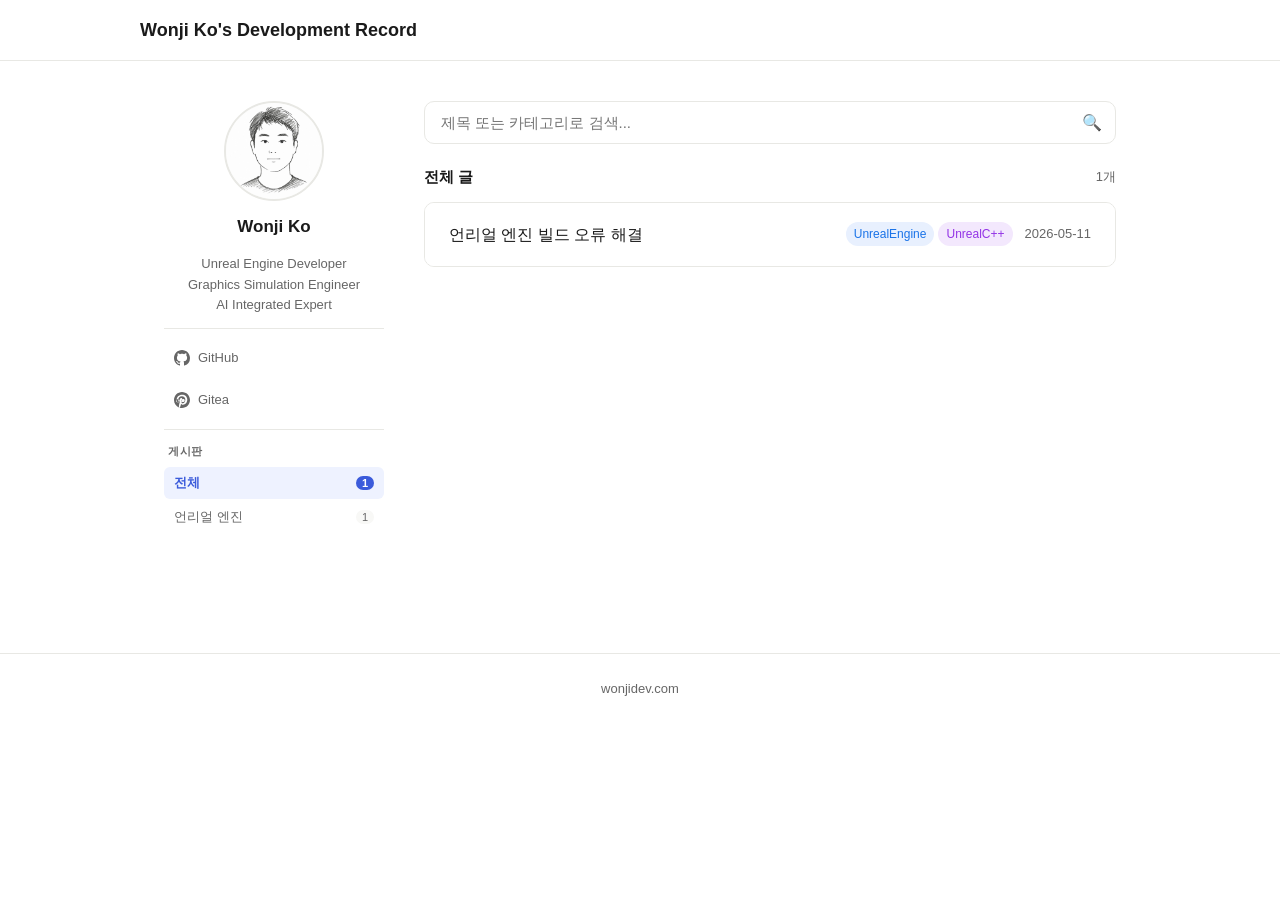
==== commit 85e3c3fa: "Add Gitea Link" ====
--- a/index.html
+++ b/index.html
@@ -358,6 +358,12 @@
           </svg>
           GitHub
         </a>
+        <a class="profile-link" href="https://git.wonjidev.com/WonjiKo" target="_blank" rel="noopener">
+          <svg width="16" height="16" viewBox="0 0 24 24" fill="currentColor">
+            <path d="M15.876 13.396c-.272 1.181-1.449 1.964-2.644 1.746-1.314-.237-2.132-1.57-1.823-2.887.31-1.316 1.638-2.127 2.953-1.818 1.314.31 2.132 1.64 1.514 2.959zm-7.668.461c-.31 1.316-1.638 2.127-2.953 1.818C3.941 15.365 3.123 14.036 3.433 12.72c.31-1.317 1.638-2.128 2.953-1.819 1.314.31 2.132 1.64 1.822 2.956zM12 0C5.373 0 0 5.373 0 12c0 5.018 3.063 9.316 7.454 11.118-.103-.886-.197-2.247.041-3.213.216-.878 1.443-6.114 1.443-6.114s-.369-.737-.369-1.827c0-1.713.993-2.994 2.228-2.994 1.051 0 1.56.789 1.56 1.735 0 1.057-.674 2.641-1.022 4.108-.291 1.228.615 2.228 1.824 2.228 2.189 0 3.874-2.308 3.874-5.642 0-2.949-2.121-5.011-5.151-5.011-3.51 0-5.569 2.633-5.569 5.354 0 1.059.408 2.194 0.917 2.815.101.122.116.229.086.354-.094.388-.301 1.228-.342 1.4-.054.226-.181.274-.416.165-1.55-.722-2.521-2.99-2.521-4.814 0-3.917 2.846-7.514 8.208-7.514 4.308 0 7.655 3.07 7.655 7.172 0 4.278-2.697 7.719-6.44 7.719-1.258 0-2.441-.654-2.847-1.426l-.773 2.883c-.281 1.077-1.037 2.427-1.543 3.249C10.014 23.928 11 24 12 24c6.627 0 12-5.373 12-12S18.627 0 12 0z"/>
+          </svg>
+        Gitea
+        </a>
       </div>
 
       <div class="profile-divider"></div>
